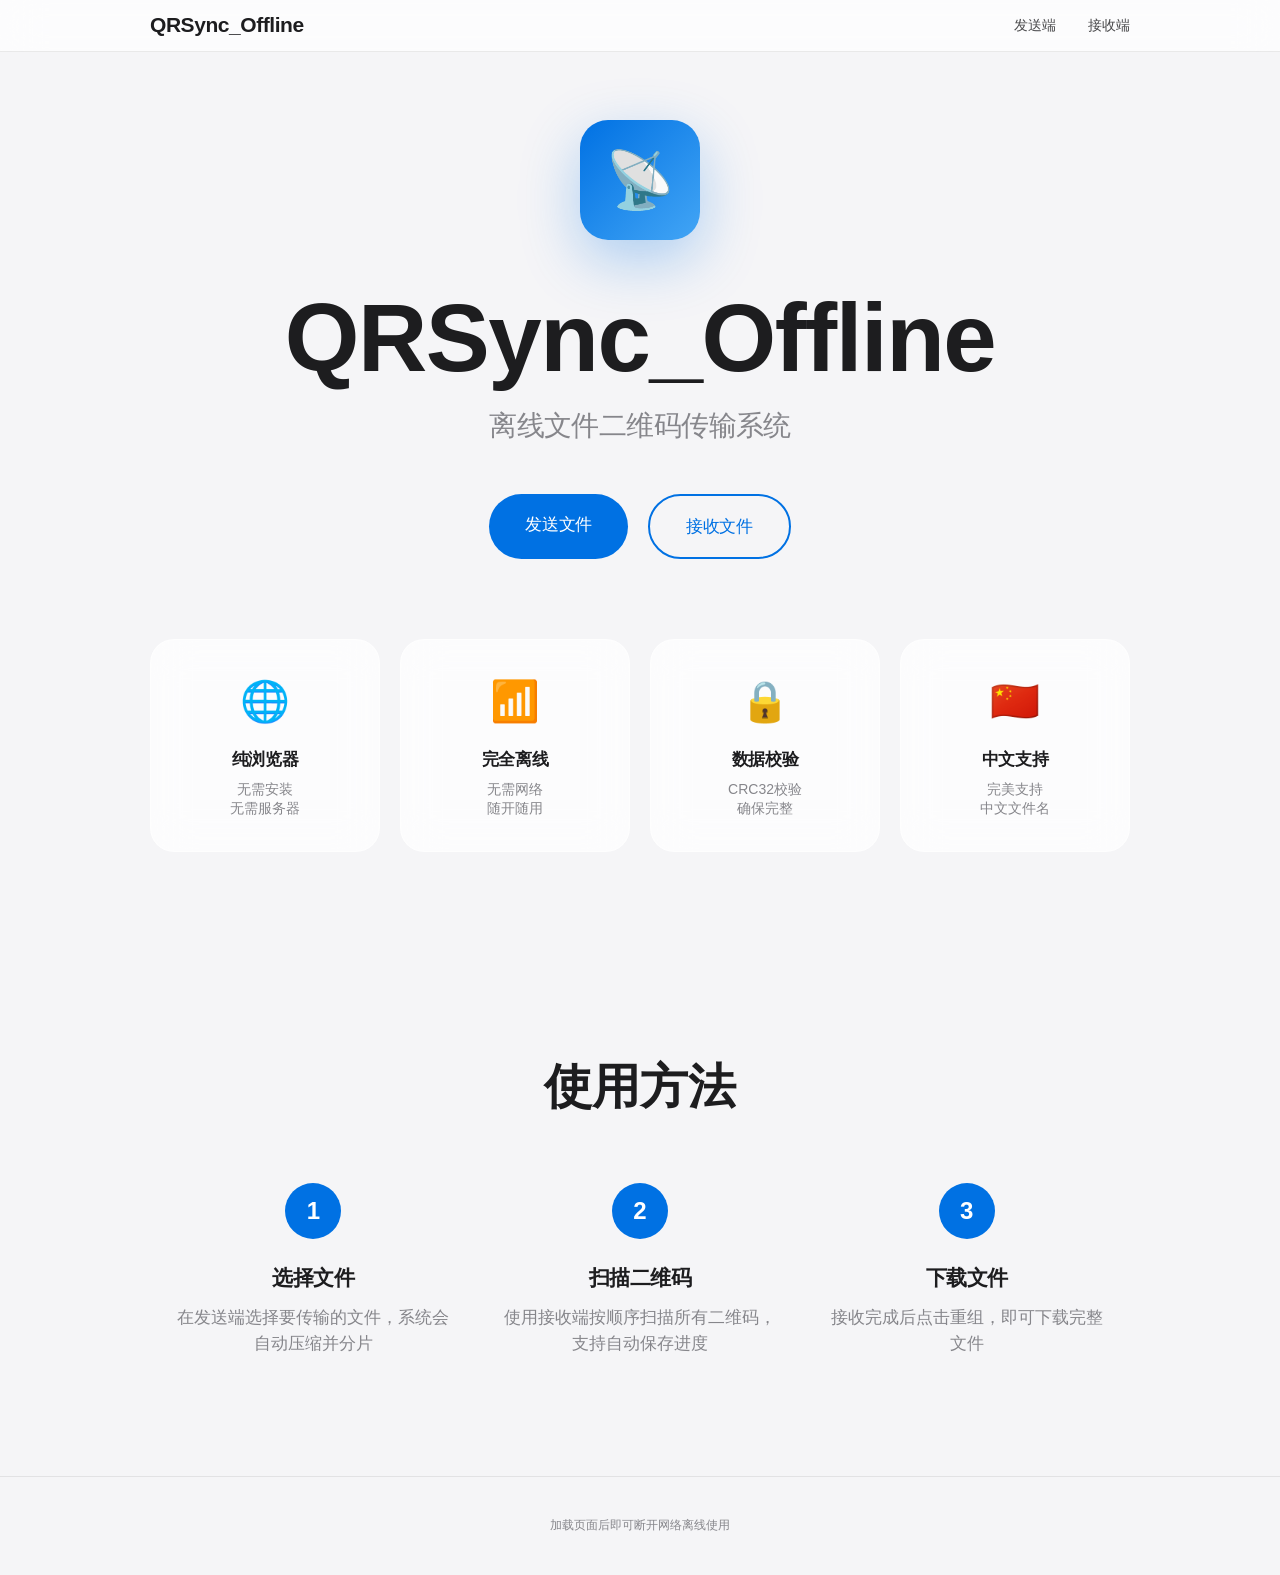
==== index.html @ c3602ccf "Add files via upload" ====
<!DOCTYPE html>
<html lang="zh-CN">
<head>
    <meta charset="UTF-8">
    <meta name="viewport" content="width=device-width, initial-scale=1.0">
    <title>QRSync_Offline</title>
    <style>
        * {
            box-sizing: border-box;
            margin: 0;
            padding: 0;
        }
        
        :root {
            --bg: #f5f5f7;
            --card-bg: rgba(255, 255, 255, 0.72);
            --card-border: rgba(255, 255, 255, 0.5);
            --text-primary: #1d1d1f;
            --text-secondary: #86868b;
            --accent: #0071e3;
            --accent-hover: #0077ed;
            --shadow: 0 8px 32px rgba(0, 0, 0, 0.08);
            --shadow-hover: 0 12px 40px rgba(0, 0, 0, 0.12);
        }
        
        body {
            font-family: -apple-system, BlinkMacSystemFont, "SF Pro Text", "Segoe UI", Roboto, sans-serif;
            background: var(--bg);
            min-height: 100vh;
            color: var(--text-primary);
            line-height: 1.47059;
            -webkit-font-smoothing: antialiased;
        }
        
        /* Navigation */
        nav {
            position: fixed;
            top: 0;
            left: 0;
            right: 0;
            height: 52px;
            background: rgba(255, 255, 255, 0.72);
            backdrop-filter: saturate(180%) blur(20px);
            -webkit-backdrop-filter: saturate(180%) blur(20px);
            border-bottom: 1px solid rgba(0, 0, 0, 0.08);
            z-index: 1000;
            display: flex;
            align-items: center;
            justify-content: center;
        }
        
        .nav-content {
            width: 100%;
            max-width: 1024px;
            padding: 0 22px;
            display: flex;
            align-items: center;
            justify-content: space-between;
        }
        
        .logo {
            font-size: 21px;
            font-weight: 600;
            letter-spacing: -0.021em;
        }
        
        .nav-links {
            display: flex;
            gap: 32px;
        }
        
        .nav-links a {
            color: var(--text-primary);
            text-decoration: none;
            font-size: 14px;
            opacity: 0.8;
            transition: opacity 0.3s;
        }
        
        .nav-links a:hover {
            opacity: 1;
        }
        
        /* Hero Section */
        .hero {
            min-height: 100vh;
            display: flex;
            flex-direction: column;
            align-items: center;
            justify-content: center;
            text-align: center;
            padding: 120px 20px 80px;
        }
        
        .hero-icon {
            width: 120px;
            height: 120px;
            background: linear-gradient(135deg, #0071e3 0%, #42a5f5 100%);
            border-radius: 28px;
            display: flex;
            align-items: center;
            justify-content: center;
            font-size: 56px;
            margin-bottom: 48px;
            box-shadow: 0 20px 60px rgba(0, 113, 227, 0.3);
        }
        
        .hero h1 {
            font-size: 96px;
            font-weight: 700;
            letter-spacing: -0.015em;
            line-height: 1.05;
            margin-bottom: 16px;
        }
        
        .hero-subtitle {
            font-size: 28px;
            font-weight: 400;
            color: var(--text-secondary);
            letter-spacing: -0.021em;
            margin-bottom: 48px;
        }
        
        .hero-buttons {
            display: flex;
            gap: 20px;
            margin-bottom: 80px;
        }
        
        .btn {
            padding: 18px 36px;
            border-radius: 980px;
            font-size: 17px;
            font-weight: 400;
            text-decoration: none;
            transition: all 0.3s ease;
            letter-spacing: -0.022em;
        }
        
        .btn-primary {
            background: var(--accent);
            color: white;
        }
        
        .btn-primary:hover {
            background: var(--accent-hover);
            transform: scale(1.02);
        }
        
        .btn-secondary {
            background: transparent;
            color: var(--accent);
            border: 2px solid var(--accent);
        }
        
        .btn-secondary:hover {
            background: var(--accent);
            color: white;
        }
        
        /* Features */
        .features {
            display: grid;
            grid-template-columns: repeat(4, 1fr);
            gap: 20px;
            max-width: 980px;
            width: 100%;
            margin: 0 auto;
        }
        
        .feature-card {
            background: var(--card-bg);
            backdrop-filter: saturate(180%) blur(20px);
            -webkit-backdrop-filter: saturate(180%) blur(20px);
            border: 1px solid var(--card-border);
            border-radius: 24px;
            padding: 32px 24px;
            text-align: center;
            transition: all 0.4s cubic-bezier(0.4, 0, 0.2, 1);
        }
        
        .feature-card:hover {
            transform: translateY(-4px);
            box-shadow: var(--shadow-hover);
        }
        
        .feature-icon {
            font-size: 40px;
            margin-bottom: 16px;
        }
        
        .feature-title {
            font-size: 17px;
            font-weight: 600;
            margin-bottom: 8px;
            letter-spacing: -0.021em;
        }
        
        .feature-desc {
            font-size: 14px;
            color: var(--text-secondary);
            line-height: 1.4;
        }
        
        /* How It Works */
        .how-it-works {
            padding: 120px 20px;
            max-width: 980px;
            margin: 0 auto;
        }
        
        .section-title {
            font-size: 48px;
            font-weight: 700;
            text-align: center;
            margin-bottom: 60px;
            letter-spacing: -0.003em;
        }
        
        .steps {
            display: grid;
            grid-template-columns: repeat(3, 1fr);
            gap: 40px;
        }
        
        .step {
            text-align: center;
        }
        
        .step-number {
            width: 56px;
            height: 56px;
            background: var(--accent);
            color: white;
            border-radius: 50%;
            display: flex;
            align-items: center;
            justify-content: center;
            font-size: 24px;
            font-weight: 600;
            margin: 0 auto 24px;
        }
        
        .step-title {
            font-size: 21px;
            font-weight: 600;
            margin-bottom: 12px;
            letter-spacing: -0.021em;
        }
        
        .step-desc {
            font-size: 17px;
            color: var(--text-secondary);
            line-height: 1.5;
        }
        
        /* Footer */
        footer {
            padding: 40px 20px;
            text-align: center;
            border-top: 1px solid rgba(0, 0, 0, 0.08);
        }
        
        footer p {
            font-size: 12px;
            color: var(--text-secondary);
        }
        
        /* Responsive */
        @media (max-width: 1024px) {
            .hero h1 {
                font-size: 72px;
            }
            
            .features {
                grid-template-columns: repeat(2, 1fr);
            }
            
            .steps {
                grid-template-columns: 1fr;
            }
        }
        
        @media (max-width: 734px) {
            .hero h1 {
                font-size: 48px;
            }
            
            .hero-subtitle {
                font-size: 21px;
            }
            
            .hero-buttons {
                flex-direction: column;
                width: 100%;
                max-width: 300px;
            }
            
            .btn {
                width: 100%;
                text-align: center;
            }
            
            .features {
                grid-template-columns: 1fr;
            }
            
            .nav-links {
                display: none;
            }
        }
    </style>
</head>
<body>
    <nav>
        <div class="nav-content">
            <div class="logo">QRSync_Offline</div>
            <div class="nav-links">
                <a href="send/index.html">发送端</a>
                <a href="receiver/index.html">接收端</a>
            </div>
        </div>
    </nav>
    
    <section class="hero">
        <div class="hero-icon">📡</div>
        <h1>QRSync_Offline</h1>
        <p class="hero-subtitle">离线文件二维码传输系统</p>
        
        <div class="hero-buttons">
            <a href="send/index.html" class="btn btn-primary">发送文件</a>
            <a href="receiver/index.html" class="btn btn-secondary">接收文件</a>
        </div>
        
        <div class="features">
            <div class="feature-card">
                <div class="feature-icon">🌐</div>
                <div class="feature-title">纯浏览器</div>
                <div class="feature-desc">无需安装<br>无需服务器</div>
            </div>
            <div class="feature-card">
                <div class="feature-icon">📶</div>
                <div class="feature-title">完全离线</div>
                <div class="feature-desc">无需网络<br>随开随用</div>
            </div>
            <div class="feature-card">
                <div class="feature-icon">🔒</div>
                <div class="feature-title">数据校验</div>
                <div class="feature-desc">CRC32校验<br>确保完整</div>
            </div>
            <div class="feature-card">
                <div class="feature-icon">🇨🇳</div>
                <div class="feature-title">中文支持</div>
                <div class="feature-desc">完美支持<br>中文文件名</div>
            </div>
        </div>
    </section>
    
    <section class="how-it-works">
        <h2 class="section-title">使用方法</h2>
        <div class="steps">
            <div class="step">
                <div class="step-number">1</div>
                <h3 class="step-title">选择文件</h3>
                <p class="step-desc">在发送端选择要传输的文件，系统会自动压缩并分片</p>
            </div>
            <div class="step">
                <div class="step-number">2</div>
                <h3 class="step-title">扫描二维码</h3>
                <p class="step-desc">使用接收端按顺序扫描所有二维码，支持自动保存进度</p>
            </div>
            <div class="step">
                <div class="step-number">3</div>
                <h3 class="step-title">下载文件</h3>
                <p class="step-desc">接收完成后点击重组，即可下载完整文件</p>
            </div>
        </div>
    </section>
    
    <footer>
        <p>加载页面后即可断开网络离线使用</p>
    </footer>
</body>
</html>
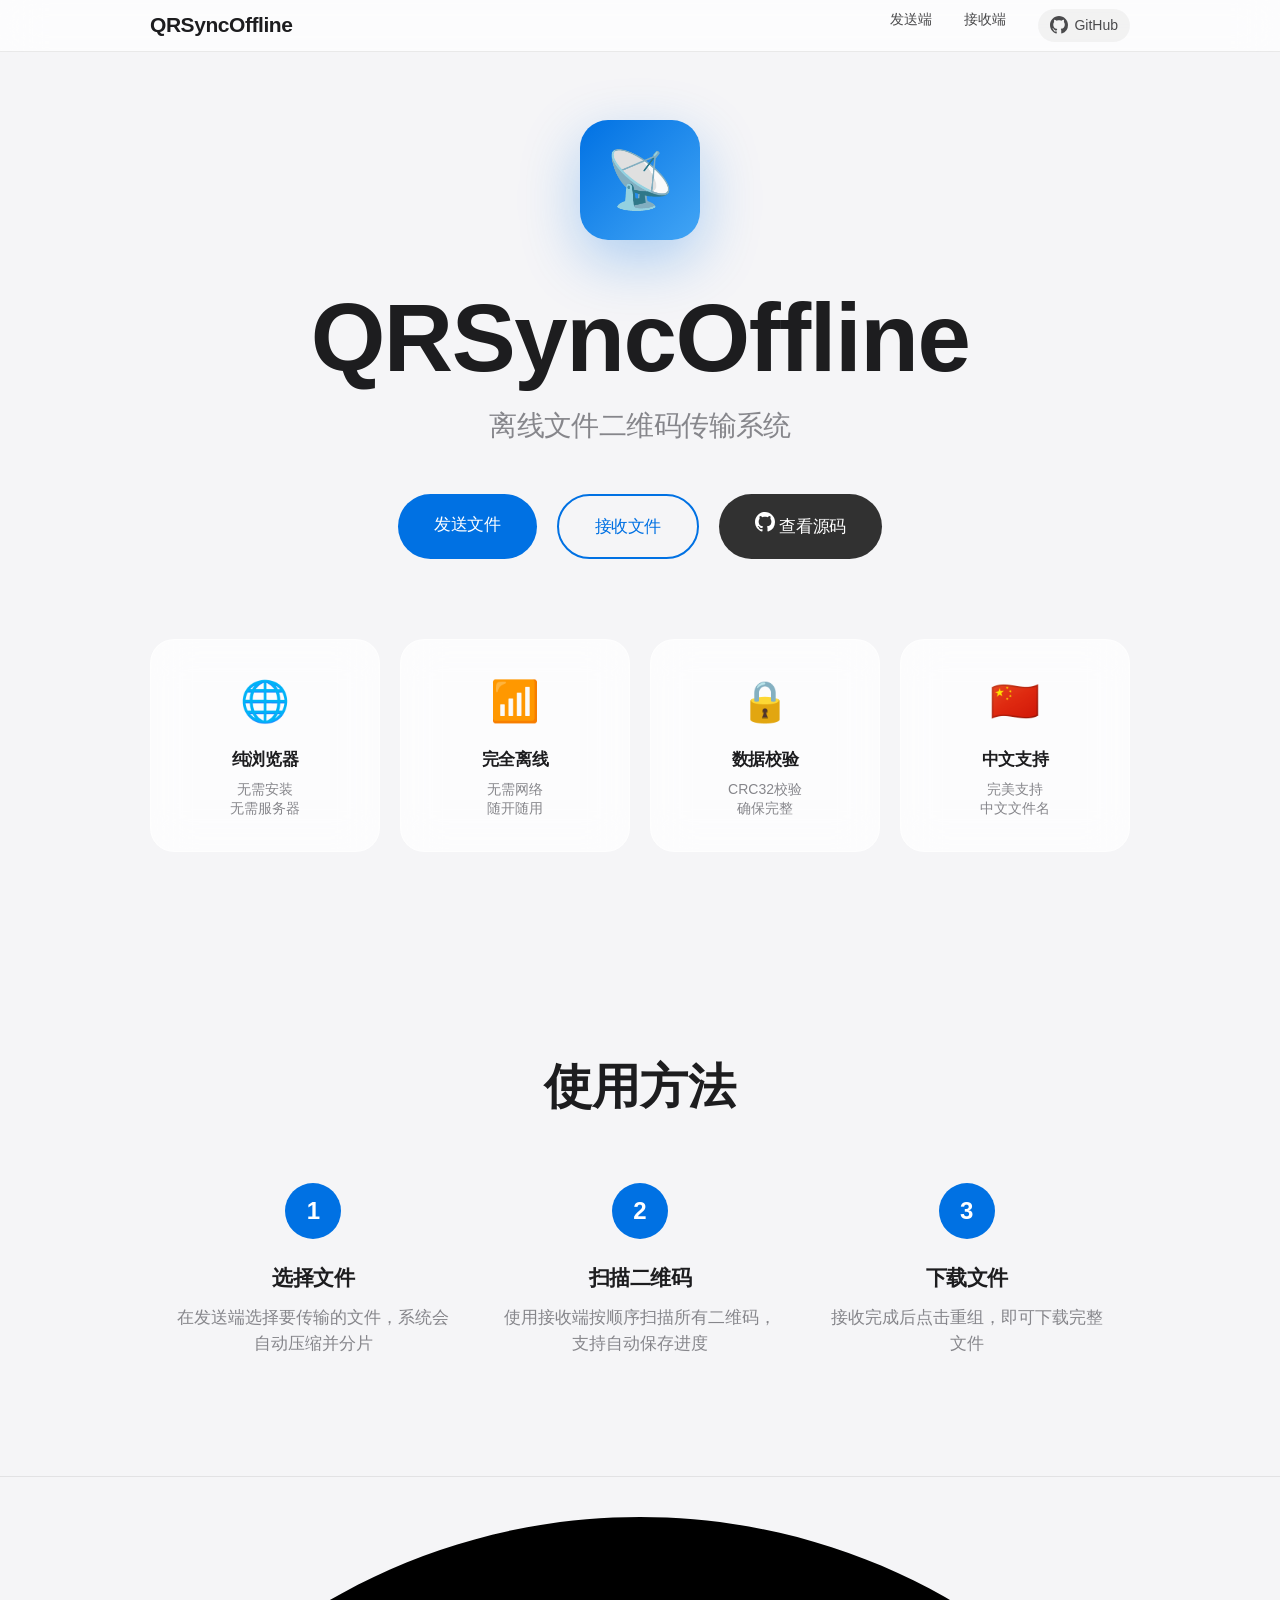
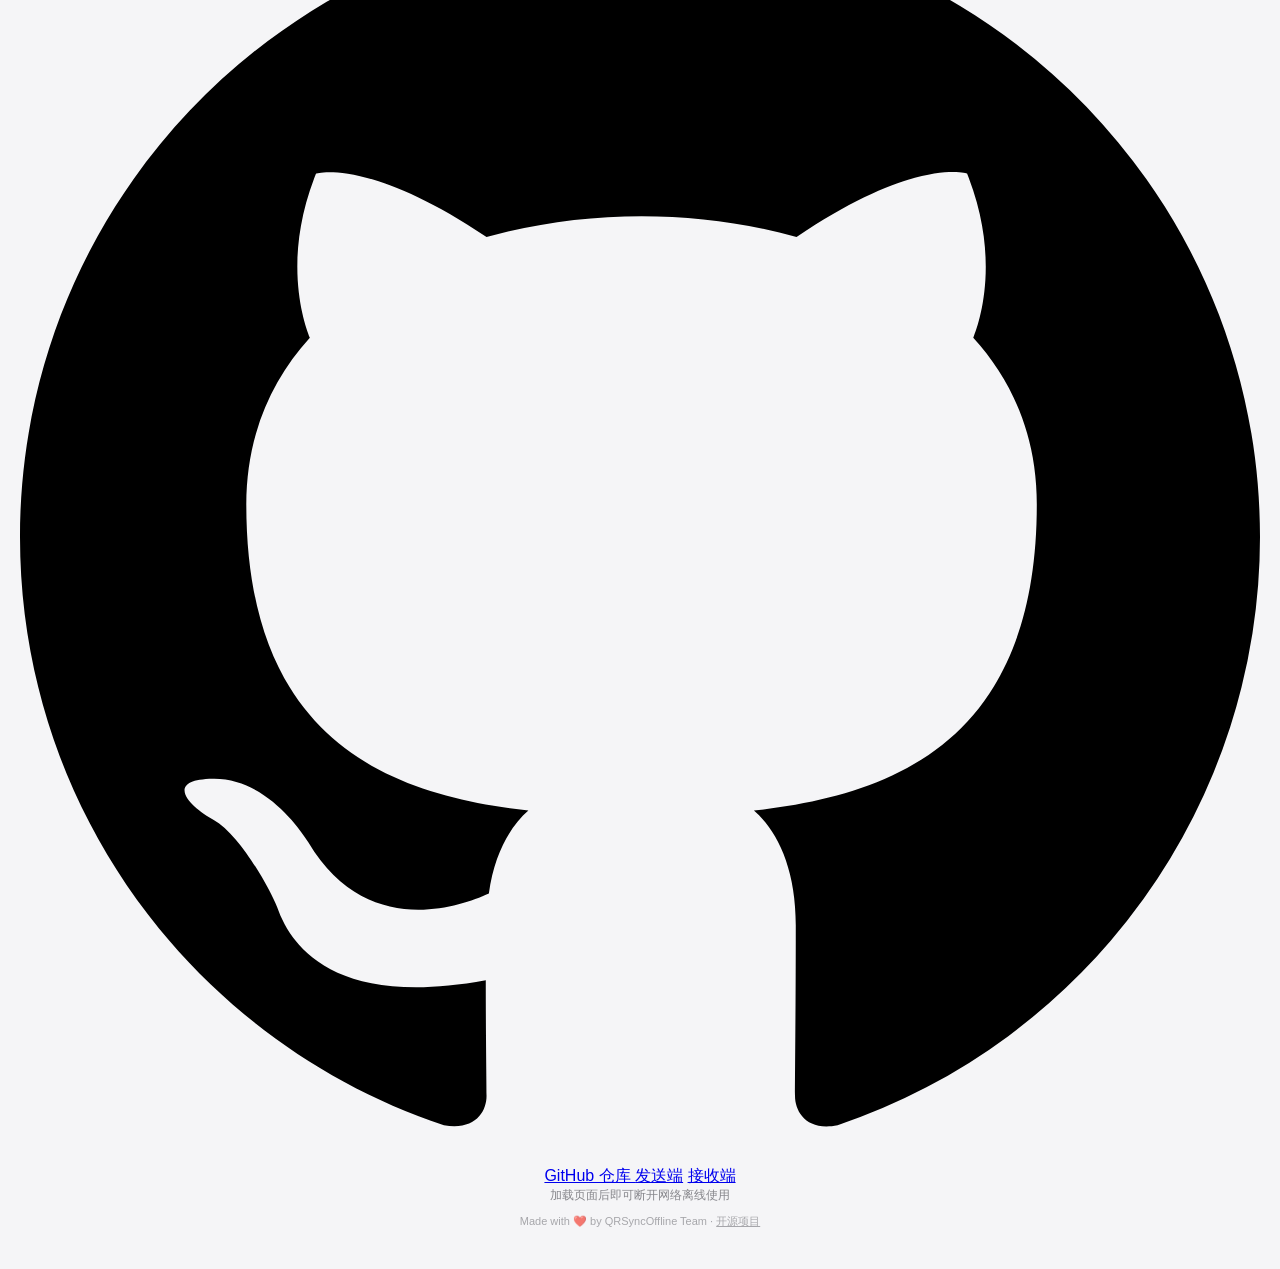
==== commit 36f1d913: "Update index.html" ====
--- a/index.html
+++ b/index.html
@@ -3,7 +3,7 @@
 <head>
     <meta charset="UTF-8">
     <meta name="viewport" content="width=device-width, initial-scale=1.0">
-    <title>QRSync_Offline</title>
+    <title>QRSyncOffline</title>
     <style>
         * {
             box-sizing: border-box;
@@ -80,6 +80,28 @@
         .nav-links a:hover {
             opacity: 1;
         }
+
+        /* GitHub Link in Nav */
+        .github-link {
+            display: flex;
+            align-items: center;
+            gap: 6px;
+            padding: 6px 12px;
+            background: rgba(0, 0, 0, 0.05);
+            border-radius: 20px;
+            transition: all 0.3s;
+        }
+        
+        .github-link:hover {
+            background: rgba(0, 0, 0, 0.1);
+            transform: translateY(-1px);
+        }
+        
+        .github-icon {
+            width: 18px;
+            height: 18px;
+            fill: currentColor;
+        }
         
         /* Hero Section */
         .hero {
@@ -156,6 +178,25 @@
         .btn-secondary:hover {
             background: var(--accent);
             color: white;
+        }
+
+        /* GitHub Button in Hero */
+        .btn-github {
+            background: rgba(0, 0, 0, 0.8);
+            color: white;
+            border: none;
+        }
+        
+        .btn-github:hover {
+            background: rgba(0, 0, 0, 0.9);
+            transform: scale(1.02);
+            box-shadow: 0 8px 24px rgba(0, 0, 0, 0.2);
+        }
+        
+        .btn-github svg {
+            width: 20px;
+            height: 20px;
+            fill: currentColor;
         }
         
         /* Features */
@@ -308,28 +349,46 @@
             .nav-links {
                 display: none;
             }
+
+            .github-link span {
+                display: none; /* 手机上只显示图标 */
+            }
         }
     </style>
 </head>
 <body>
     <nav>
         <div class="nav-content">
-            <div class="logo">QRSync_Offline</div>
+            <div class="logo">QRSyncOffline</div>
             <div class="nav-links">
                 <a href="send/index.html">发送端</a>
                 <a href="receiver/index.html">接收端</a>
+                <!-- GitHub Link in Nav -->
+                <a href="https://github.com/huiihao/QRSyncOffline" target="_blank" rel="noopener noreferrer" class="github-link" title="查看 GitHub 源码">
+                    <svg class="github-icon" viewBox="0 0 16 16" xmlns="http://www.w3.org/2000/svg">
+                        <path d="M8 0C3.58 0 0 3.58 0 8c0 3.54 2.29 6.53 5.47 7.59.4.07.55-.17.55-.38 0-.19-.01-.82-.01-1.49-2.01.37-2.53-.49-2.69-.94-.09-.23-.48-.94-.82-1.13-.28-.15-.68-.52-.01-.53.63-.01 1.08.58 1.23.82.72 1.21 1.87.87 2.33.66.07-.52.28-.87.51-1.07-1.78-.2-3.64-.89-3.64-3.95 0-.87.31-1.59.82-2.15-.08-.2-.36-1.02.08-2.12 0 0 .67-.21 2.2.82.64-.18 1.32-.27 2-.27.68 0 1.36.09 2 .27 1.53-1.04 2.2-.82 2.2-.82.44 1.1.16 1.92.08 2.12.51.56.82 1.27.82 2.15 0 3.07-1.87 3.75-3.65 3.95.29.25.54.73.54 1.48 0 1.07-.01 1.93-.01 2.2 0 .21.15.46.55.38A8.012 8.012 0 0 0 16 8c0-4.42-3.58-8-8-8z"/>
+                    </svg>
+                    <span>GitHub</span>
+                </a>
             </div>
         </div>
     </nav>
     
     <section class="hero">
         <div class="hero-icon">📡</div>
-        <h1>QRSync_Offline</h1>
+        <h1>QRSyncOffline</h1>
         <p class="hero-subtitle">离线文件二维码传输系统</p>
         
         <div class="hero-buttons">
             <a href="send/index.html" class="btn btn-primary">发送文件</a>
             <a href="receiver/index.html" class="btn btn-secondary">接收文件</a>
+            <!-- GitHub Button in Hero -->
+            <a href="https://github.com/huiihao/QRSyncOffline" target="_blank" rel="noopener noreferrer" class="btn btn-github">
+                <svg viewBox="0 0 16 16" xmlns="http://www.w3.org/2000/svg">
+                    <path d="M8 0C3.58 0 0 3.58 0 8c0 3.54 2.29 6.53 5.47 7.59.4.07.55-.17.55-.38 0-.19-.01-.82-.01-1.49-2.01.37-2.53-.49-2.69-.94-.09-.23-.48-.94-.82-1.13-.28-.15-.68-.52-.01-.53.63-.01 1.08.58 1.23.82.72 1.21 1.87.87 2.33.66.07-.52.28-.87.51-1.07-1.78-.2-3.64-.89-3.64-3.95 0-.87.31-1.59.82-2.15-.08-.2-.36-1.02.08-2.12 0 0 .67-.21 2.2.82.64-.18 1.32-.27 2-.27.68 0 1.36.09 2 .27 1.53-1.04 2.2-.82 2.2-.82.44 1.1.16 1.92.08 2.12.51.56.82 1.27.82 2.15 0 3.07-1.87 3.75-3.65 3.95.29.25.54.73.54 1.48 0 1.07-.01 1.93-.01 2.2 0 .21.15.46.55.38A8.012 8.012 0 0 0 16 8c0-4.42-3.58-8-8-8z"/>
+                </svg>
+                查看源码
+            </a>
         </div>
         
         <div class="features">
@@ -377,8 +436,24 @@
         </div>
     </section>
     
-    <footer>
-        <p>加载页面后即可断开网络离线使用</p>
+   <footer>
+        <div class="footer-content">
+            <div class="footer-links">
+                <a href="https://github.com/huiihao/QRSyncOffline" target="_blank" rel="noopener noreferrer">
+                    <svg viewBox="0 0 16 16" xmlns="http://www.w3.org/2000/svg">
+                        <path d="M8 0C3.58 0 0 3.58 0 8c0 3.54 2.29 6.53 5.47 7.59.4.07.55-.17.55-.38 0-.19-.01-.82-.01-1.49-2.01.37-2.53-.49-2.69-.94-.09-.23-.48-.94-.82-1.13-.28-.15-.68-.52-.01-.53.63-.01 1.08.58 1.23.82.72 1.21 1.87.87 2.33.66.07-.52.28-.87.51-1.07-1.78-.2-3.64-.89-3.64-3.95 0-.87.31-1.59.82-2.15-.08-.2-.36-1.02.08-2.12 0 0 .67-.21 2.2.82.64-.18 1.32-.27 2-.27.68 0 1.36.09 2 .27 1.53-1.04 2.2-.82 2.2-.82.44 1.1.16 1.92.08 2.12.51.56.82 1.27.82 2.15 0 3.07-1.87 3.75-3.65 3.95.29.25.54.73.54 1.48 0 1.07-.01 1.93-.01 2.2 0 .21.15.46.55.38A8.012 8.012 0 0 0 16 8c0-4.42-3.58-8-8-8z"/>
+                    </svg>
+                    GitHub 仓库
+                </a>
+                <a href="send/index.html">发送端</a>
+                <a href="receiver/index.html">接收端</a>
+            </div>
+            <p>加载页面后即可断开网络离线使用</p>
+            <p style="margin-top: 8px; font-size: 11px; opacity: 0.7;">
+                Made with ❤️ by QRSyncOffline Team · 
+                <a href="https://github.com/huiihao/QRSyncOffline" style="color: inherit;">开源项目</a>
+            </p>
+        </div>
     </footer>
 </body>
 </html>
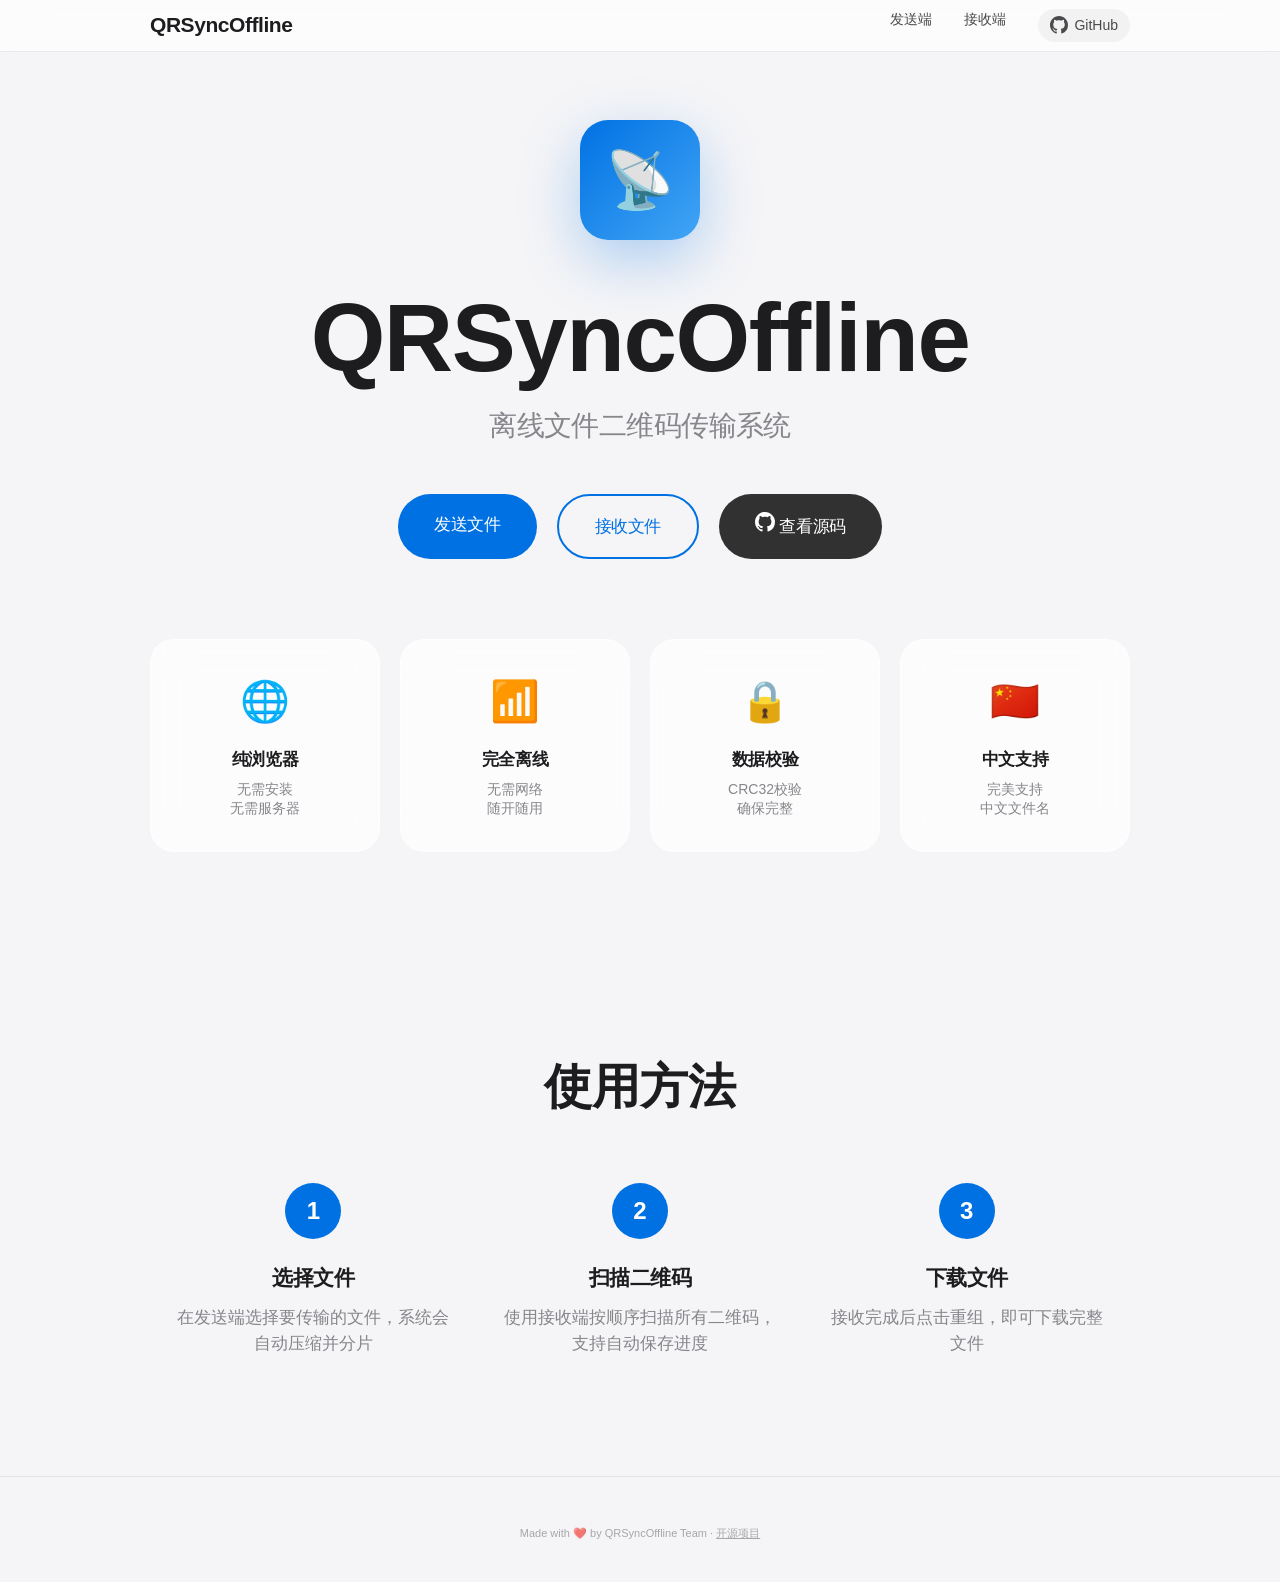
==== commit 45c23051: "Update index.html" ====
--- a/index.html
+++ b/index.html
@@ -438,17 +438,6 @@
     
    <footer>
         <div class="footer-content">
-            <div class="footer-links">
-                <a href="https://github.com/huiihao/QRSyncOffline" target="_blank" rel="noopener noreferrer">
-                    <svg viewBox="0 0 16 16" xmlns="http://www.w3.org/2000/svg">
-                        <path d="M8 0C3.58 0 0 3.58 0 8c0 3.54 2.29 6.53 5.47 7.59.4.07.55-.17.55-.38 0-.19-.01-.82-.01-1.49-2.01.37-2.53-.49-2.69-.94-.09-.23-.48-.94-.82-1.13-.28-.15-.68-.52-.01-.53.63-.01 1.08.58 1.23.82.72 1.21 1.87.87 2.33.66.07-.52.28-.87.51-1.07-1.78-.2-3.64-.89-3.64-3.95 0-.87.31-1.59.82-2.15-.08-.2-.36-1.02.08-2.12 0 0 .67-.21 2.2.82.64-.18 1.32-.27 2-.27.68 0 1.36.09 2 .27 1.53-1.04 2.2-.82 2.2-.82.44 1.1.16 1.92.08 2.12.51.56.82 1.27.82 2.15 0 3.07-1.87 3.75-3.65 3.95.29.25.54.73.54 1.48 0 1.07-.01 1.93-.01 2.2 0 .21.15.46.55.38A8.012 8.012 0 0 0 16 8c0-4.42-3.58-8-8-8z"/>
-                    </svg>
-                    GitHub 仓库
-                </a>
-                <a href="send/index.html">发送端</a>
-                <a href="receiver/index.html">接收端</a>
-            </div>
-            <p>加载页面后即可断开网络离线使用</p>
             <p style="margin-top: 8px; font-size: 11px; opacity: 0.7;">
                 Made with ❤️ by QRSyncOffline Team · 
                 <a href="https://github.com/huiihao/QRSyncOffline" style="color: inherit;">开源项目</a>
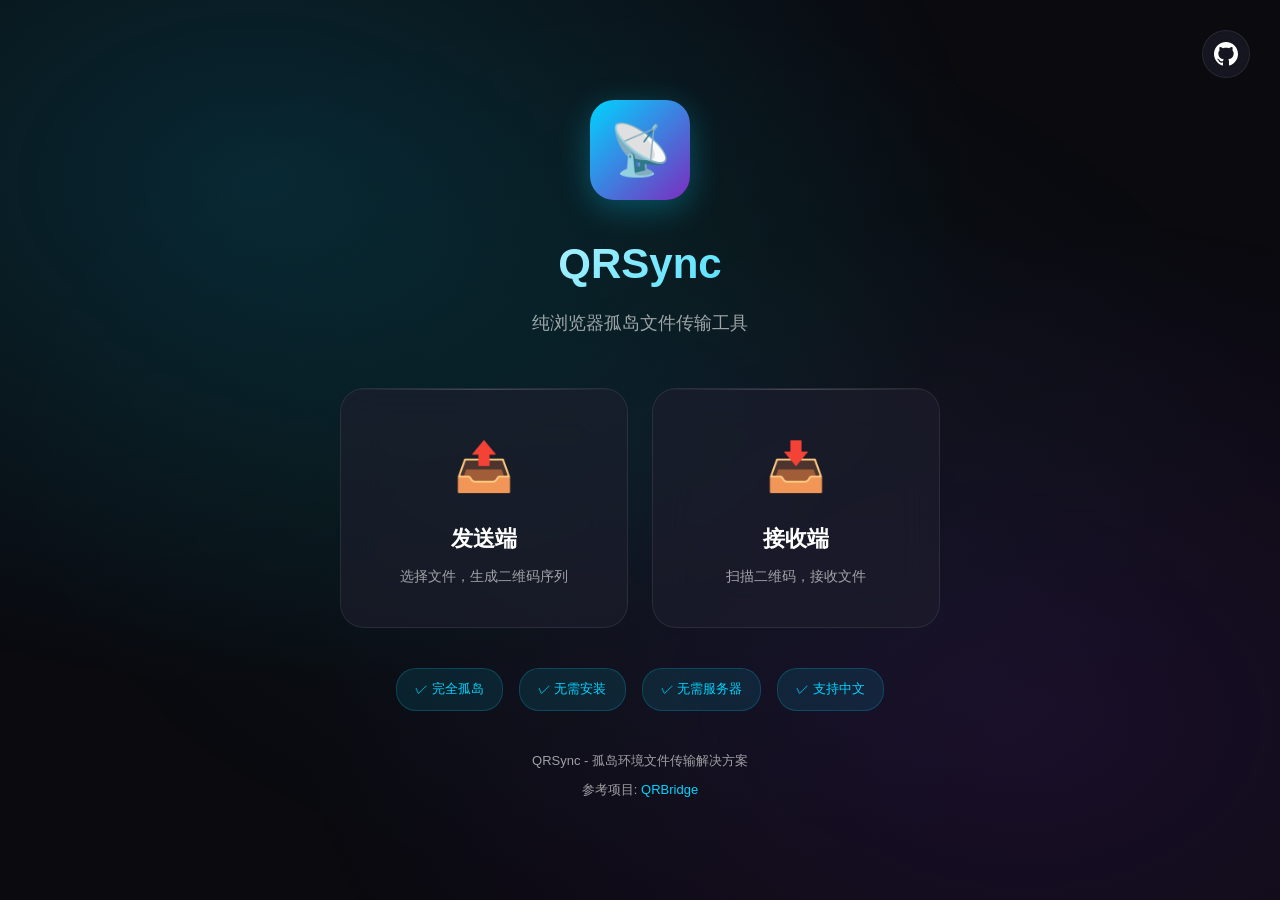
==== commit f9bc81b8: "Update index.html" ====
--- a/index.html
+++ b/index.html
@@ -3,7 +3,7 @@
 <head>
     <meta charset="UTF-8">
     <meta name="viewport" content="width=device-width, initial-scale=1.0">
-    <title>QRSyncOffline</title>
+    <title>QRSync - 孤岛二维码文件传输</title>
     <style>
         * {
             box-sizing: border-box;
@@ -12,437 +12,267 @@
         }
         
         :root {
-            --bg: #f5f5f7;
-            --card-bg: rgba(255, 255, 255, 0.72);
-            --card-border: rgba(255, 255, 255, 0.5);
-            --text-primary: #1d1d1f;
-            --text-secondary: #86868b;
-            --accent: #0071e3;
-            --accent-hover: #0077ed;
-            --shadow: 0 8px 32px rgba(0, 0, 0, 0.08);
-            --shadow-hover: 0 12px 40px rgba(0, 0, 0, 0.12);
+            --bg-primary: #0a0a0f;
+            --bg-secondary: #12121a;
+            --bg-card: rgba(30, 30, 45, 0.6);
+            --border-glass: rgba(255, 255, 255, 0.08);
+            --text-primary: #ffffff;
+            --text-secondary: rgba(255, 255, 255, 0.6);
+            --accent: #00d4ff;
+            --accent-secondary: #7b2cbf;
+            --success: #00f5d4;
+            --glass-blur: blur(20px);
         }
         
         body {
-            font-family: -apple-system, BlinkMacSystemFont, "SF Pro Text", "Segoe UI", Roboto, sans-serif;
-            background: var(--bg);
+            font-family: -apple-system, BlinkMacSystemFont, "SF Pro Display", "Segoe UI", Roboto, sans-serif;
+            background: var(--bg-primary);
             min-height: 100vh;
             color: var(--text-primary);
-            line-height: 1.47059;
+            line-height: 1.6;
             -webkit-font-smoothing: antialiased;
-        }
-        
-        /* Navigation */
-        nav {
+            display: flex;
+            flex-direction: column;
+            align-items: center;
+            justify-content: center;
+            padding: 40px 20px;
+        }
+        
+        body::before {
+            content: '';
             position: fixed;
             top: 0;
             left: 0;
+            width: 100%;
+            height: 100%;
+            background: 
+                radial-gradient(ellipse at 20% 20%, rgba(0, 212, 255, 0.15) 0%, transparent 50%),
+                radial-gradient(ellipse at 80% 80%, rgba(123, 44, 191, 0.15) 0%, transparent 50%),
+                radial-gradient(ellipse at 50% 50%, rgba(0, 245, 212, 0.05) 0%, transparent 70%);
+            pointer-events: none;
+            z-index: -1;
+        }
+        
+        .container {
+            max-width: 600px;
+            width: 100%;
+            text-align: center;
+        }
+        
+        .logo {
+            width: 100px;
+            height: 100px;
+            background: linear-gradient(135deg, var(--accent), var(--accent-secondary));
+            border-radius: 24px;
+            display: flex;
+            align-items: center;
+            justify-content: center;
+            font-size: 50px;
+            margin: 0 auto 30px;
+            box-shadow: 0 8px 32px rgba(0, 212, 255, 0.3);
+            animation: float 3s ease-in-out infinite;
+        }
+        
+        @keyframes float {
+            0%, 100% { transform: translateY(0); }
+            50% { transform: translateY(-10px); }
+        }
+        
+        h1 {
+            font-size: 42px;
+            font-weight: 700;
+            margin-bottom: 12px;
+            background: linear-gradient(135deg, var(--text-primary), var(--accent));
+            -webkit-background-clip: text;
+            -webkit-text-fill-color: transparent;
+            background-clip: text;
+        }
+        
+        .subtitle {
+            font-size: 18px;
+            color: var(--text-secondary);
+            margin-bottom: 50px;
+        }
+        
+        .cards {
+            display: grid;
+            grid-template-columns: 1fr 1fr;
+            gap: 24px;
+            margin-bottom: 40px;
+        }
+        
+        @media (max-width: 600px) {
+            .cards { grid-template-columns: 1fr; }
+            h1 { font-size: 32px; }
+        }
+        
+        .card {
+            background: var(--bg-card);
+            backdrop-filter: var(--glass-blur);
+            -webkit-backdrop-filter: var(--glass-blur);
+            border: 1px solid var(--border-glass);
+            border-radius: 24px;
+            padding: 40px 30px;
+            text-decoration: none;
+            color: var(--text-primary);
+            transition: all 0.4s cubic-bezier(0.4, 0, 0.2, 1);
+            position: relative;
+            overflow: hidden;
+        }
+        
+        .card::before {
+            content: '';
+            position: absolute;
+            top: 0;
+            left: 0;
             right: 0;
-            height: 52px;
-            background: rgba(255, 255, 255, 0.72);
-            backdrop-filter: saturate(180%) blur(20px);
-            -webkit-backdrop-filter: saturate(180%) blur(20px);
-            border-bottom: 1px solid rgba(0, 0, 0, 0.08);
+            height: 1px;
+            background: linear-gradient(90deg, transparent, rgba(255,255,255,0.2), transparent);
+        }
+        
+        .card:hover {
+            transform: translateY(-5px);
+            border-color: rgba(0, 212, 255, 0.3);
+            box-shadow: 0 12px 40px rgba(0, 212, 255, 0.2);
+        }
+        
+        .card-icon {
+            font-size: 48px;
+            margin-bottom: 16px;
+        }
+        
+        .card-title {
+            font-size: 22px;
+            font-weight: 600;
+            margin-bottom: 8px;
+        }
+        
+        .card-desc {
+            font-size: 14px;
+            color: var(--text-secondary);
+        }
+        
+        .features {
+            display: flex;
+            flex-wrap: wrap;
+            justify-content: center;
+            gap: 16px;
+            margin-bottom: 40px;
+        }
+        
+        .feature {
+            display: flex;
+            align-items: center;
+            gap: 8px;
+            padding: 10px 18px;
+            background: rgba(0, 212, 255, 0.1);
+            border-radius: 20px;
+            font-size: 13px;
+            color: var(--accent);
+            border: 1px solid rgba(0, 212, 255, 0.2);
+        }
+        
+        .footer {
+            font-size: 13px;
+            color: var(--text-secondary);
+        }
+        
+        .footer a {
+            color: var(--accent);
+            text-decoration: none;
+        }
+        
+        .footer a:hover {
+            text-decoration: underline;
+        }
+
+        /* GitHub 图标样式 */
+        .github-link {
+            position: fixed;
+            top: 30px;
+            right: 30px;
             z-index: 1000;
-            display: flex;
-            align-items: center;
-            justify-content: center;
-        }
-        
-        .nav-content {
-            width: 100%;
-            max-width: 1024px;
-            padding: 0 22px;
-            display: flex;
-            align-items: center;
-            justify-content: space-between;
-        }
-        
-        .logo {
-            font-size: 21px;
-            font-weight: 600;
-            letter-spacing: -0.021em;
-        }
-        
-        .nav-links {
-            display: flex;
-            gap: 32px;
-        }
-        
-        .nav-links a {
+            width: 48px;
+            height: 48px;
+            background: var(--bg-card);
+            backdrop-filter: var(--glass-blur);
+            -webkit-backdrop-filter: var(--glass-blur);
+            border: 1px solid var(--border-glass);
+            border-radius: 50%;
+            display: flex;
+            align-items: center;
+            justify-content: center;
             color: var(--text-primary);
             text-decoration: none;
-            font-size: 14px;
-            opacity: 0.8;
-            transition: opacity 0.3s;
-        }
-        
-        .nav-links a:hover {
-            opacity: 1;
-        }
-
-        /* GitHub Link in Nav */
-        .github-link {
-            display: flex;
-            align-items: center;
-            gap: 6px;
-            padding: 6px 12px;
-            background: rgba(0, 0, 0, 0.05);
-            border-radius: 20px;
-            transition: all 0.3s;
+            transition: all 0.3s cubic-bezier(0.4, 0, 0.2, 1);
         }
         
         .github-link:hover {
-            background: rgba(0, 0, 0, 0.1);
-            transform: translateY(-1px);
+            transform: translateY(-3px) scale(1.05);
+            border-color: rgba(0, 212, 255, 0.3);
+            box-shadow: 0 8px 25px rgba(0, 212, 255, 0.2);
+            background: rgba(30, 30, 45, 0.8);
         }
         
         .github-icon {
-            width: 18px;
-            height: 18px;
+            width: 24px;
+            height: 24px;
             fill: currentColor;
         }
         
-        /* Hero Section */
-        .hero {
-            min-height: 100vh;
-            display: flex;
-            flex-direction: column;
-            align-items: center;
-            justify-content: center;
-            text-align: center;
-            padding: 120px 20px 80px;
-        }
-        
-        .hero-icon {
-            width: 120px;
-            height: 120px;
-            background: linear-gradient(135deg, #0071e3 0%, #42a5f5 100%);
-            border-radius: 28px;
-            display: flex;
-            align-items: center;
-            justify-content: center;
-            font-size: 56px;
-            margin-bottom: 48px;
-            box-shadow: 0 20px 60px rgba(0, 113, 227, 0.3);
-        }
-        
-        .hero h1 {
-            font-size: 96px;
-            font-weight: 700;
-            letter-spacing: -0.015em;
-            line-height: 1.05;
-            margin-bottom: 16px;
-        }
-        
-        .hero-subtitle {
-            font-size: 28px;
-            font-weight: 400;
-            color: var(--text-secondary);
-            letter-spacing: -0.021em;
-            margin-bottom: 48px;
-        }
-        
-        .hero-buttons {
-            display: flex;
-            gap: 20px;
-            margin-bottom: 80px;
-        }
-        
-        .btn {
-            padding: 18px 36px;
-            border-radius: 980px;
-            font-size: 17px;
-            font-weight: 400;
-            text-decoration: none;
-            transition: all 0.3s ease;
-            letter-spacing: -0.022em;
-        }
-        
-        .btn-primary {
-            background: var(--accent);
-            color: white;
-        }
-        
-        .btn-primary:hover {
-            background: var(--accent-hover);
-            transform: scale(1.02);
-        }
-        
-        .btn-secondary {
-            background: transparent;
-            color: var(--accent);
-            border: 2px solid var(--accent);
-        }
-        
-        .btn-secondary:hover {
-            background: var(--accent);
-            color: white;
-        }
-
-        /* GitHub Button in Hero */
-        .btn-github {
-            background: rgba(0, 0, 0, 0.8);
-            color: white;
-            border: none;
-        }
-        
-        .btn-github:hover {
-            background: rgba(0, 0, 0, 0.9);
-            transform: scale(1.02);
-            box-shadow: 0 8px 24px rgba(0, 0, 0, 0.2);
-        }
-        
-        .btn-github svg {
-            width: 20px;
-            height: 20px;
-            fill: currentColor;
-        }
-        
-        /* Features */
-        .features {
-            display: grid;
-            grid-template-columns: repeat(4, 1fr);
-            gap: 20px;
-            max-width: 980px;
-            width: 100%;
-            margin: 0 auto;
-        }
-        
-        .feature-card {
-            background: var(--card-bg);
-            backdrop-filter: saturate(180%) blur(20px);
-            -webkit-backdrop-filter: saturate(180%) blur(20px);
-            border: 1px solid var(--card-border);
-            border-radius: 24px;
-            padding: 32px 24px;
-            text-align: center;
-            transition: all 0.4s cubic-bezier(0.4, 0, 0.2, 1);
-        }
-        
-        .feature-card:hover {
-            transform: translateY(-4px);
-            box-shadow: var(--shadow-hover);
-        }
-        
-        .feature-icon {
-            font-size: 40px;
-            margin-bottom: 16px;
-        }
-        
-        .feature-title {
-            font-size: 17px;
-            font-weight: 600;
-            margin-bottom: 8px;
-            letter-spacing: -0.021em;
-        }
-        
-        .feature-desc {
-            font-size: 14px;
-            color: var(--text-secondary);
-            line-height: 1.4;
-        }
-        
-        /* How It Works */
-        .how-it-works {
-            padding: 120px 20px;
-            max-width: 980px;
-            margin: 0 auto;
-        }
-        
-        .section-title {
-            font-size: 48px;
-            font-weight: 700;
-            text-align: center;
-            margin-bottom: 60px;
-            letter-spacing: -0.003em;
-        }
-        
-        .steps {
-            display: grid;
-            grid-template-columns: repeat(3, 1fr);
-            gap: 40px;
-        }
-        
-        .step {
-            text-align: center;
-        }
-        
-        .step-number {
-            width: 56px;
-            height: 56px;
-            background: var(--accent);
-            color: white;
-            border-radius: 50%;
-            display: flex;
-            align-items: center;
-            justify-content: center;
-            font-size: 24px;
-            font-weight: 600;
-            margin: 0 auto 24px;
-        }
-        
-        .step-title {
-            font-size: 21px;
-            font-weight: 600;
-            margin-bottom: 12px;
-            letter-spacing: -0.021em;
-        }
-        
-        .step-desc {
-            font-size: 17px;
-            color: var(--text-secondary);
-            line-height: 1.5;
-        }
-        
-        /* Footer */
-        footer {
-            padding: 40px 20px;
-            text-align: center;
-            border-top: 1px solid rgba(0, 0, 0, 0.08);
-        }
-        
-        footer p {
-            font-size: 12px;
-            color: var(--text-secondary);
-        }
-        
-        /* Responsive */
-        @media (max-width: 1024px) {
-            .hero h1 {
-                font-size: 72px;
+        @media (max-width: 768px) {
+            .github-link {
+                top: 20px;
+                right: 20px;
+                width: 44px;
+                height: 44px;
             }
             
-            .features {
-                grid-template-columns: repeat(2, 1fr);
-            }
-            
-            .steps {
-                grid-template-columns: 1fr;
-            }
-        }
-        
-        @media (max-width: 734px) {
-            .hero h1 {
-                font-size: 48px;
-            }
-            
-            .hero-subtitle {
-                font-size: 21px;
-            }
-            
-            .hero-buttons {
-                flex-direction: column;
-                width: 100%;
-                max-width: 300px;
-            }
-            
-            .btn {
-                width: 100%;
-                text-align: center;
-            }
-            
-            .features {
-                grid-template-columns: 1fr;
-            }
-            
-            .nav-links {
-                display: none;
-            }
-
-            .github-link span {
-                display: none; /* 手机上只显示图标 */
+            .github-icon {
+                width: 22px;
+                height: 22px;
             }
         }
     </style>
 </head>
 <body>
-    <nav>
-        <div class="nav-content">
-            <div class="logo">QRSyncOffline</div>
-            <div class="nav-links">
-                <a href="send/index.html">发送端</a>
-                <a href="receiver/index.html">接收端</a>
-                <!-- GitHub Link in Nav -->
-                <a href="https://github.com/huiihao/QRSyncOffline" target="_blank" rel="noopener noreferrer" class="github-link" title="查看 GitHub 源码">
-                    <svg class="github-icon" viewBox="0 0 16 16" xmlns="http://www.w3.org/2000/svg">
-                        <path d="M8 0C3.58 0 0 3.58 0 8c0 3.54 2.29 6.53 5.47 7.59.4.07.55-.17.55-.38 0-.19-.01-.82-.01-1.49-2.01.37-2.53-.49-2.69-.94-.09-.23-.48-.94-.82-1.13-.28-.15-.68-.52-.01-.53.63-.01 1.08.58 1.23.82.72 1.21 1.87.87 2.33.66.07-.52.28-.87.51-1.07-1.78-.2-3.64-.89-3.64-3.95 0-.87.31-1.59.82-2.15-.08-.2-.36-1.02.08-2.12 0 0 .67-.21 2.2.82.64-.18 1.32-.27 2-.27.68 0 1.36.09 2 .27 1.53-1.04 2.2-.82 2.2-.82.44 1.1.16 1.92.08 2.12.51.56.82 1.27.82 2.15 0 3.07-1.87 3.75-3.65 3.95.29.25.54.73.54 1.48 0 1.07-.01 1.93-.01 2.2 0 .21.15.46.55.38A8.012 8.012 0 0 0 16 8c0-4.42-3.58-8-8-8z"/>
-                    </svg>
-                    <span>GitHub</span>
-                </a>
-            </div>
-        </div>
-    </nav>
+
+    <!-- GitHub 链接 -->
+    <a href="https://github.com/huiihao/QRSync" target="_blank" class="github-link" aria-label="查看 GitHub 项目">
+        <svg class="github-icon" viewBox="0 0 24 24" xmlns="http://www.w3.org/2000/svg">
+            <path d="M12 0c-6.626 0-12 5.373-12 12 0 5.302 3.438 9.8 8.207 11.387.599.111.793-.261.793-.577v-2.234c-3.338.726-4.033-1.416-4.033-1.416-.546-1.387-1.333-1.756-1.333-1.756-1.089-.745.083-.729.083-.729 1.205.084 1.839 1.237 1.839 1.237 1.07 1.834 2.807 1.304 3.492.997.107-.775.418-1.305.762-1.604-2.665-.305-5.467-1.334-5.467-5.931 0-1.311.469-2.381 1.236-3.221-.124-.303-.535-1.524.117-3.176 0 0 1.008-.322 3.301 1.23.957-.266 1.983-.399 3.003-.404 1.02.005 2.047.138 3.006.404 2.291-1.552 3.297-1.23 3.297-1.23.653 1.653.242 2.874.118 3.176.77.84 1.235 1.911 1.235 3.221 0 4.609-2.807 5.624-5.479 5.921.43.372.823 1.102.823 2.222v3.293c0 .319.192.694.801.576 4.765-1.589 8.199-6.086 8.199-11.386 0-6.627-5.373-12-12-12z"/>
+        </svg>
+    </a>
     
-    <section class="hero">
-        <div class="hero-icon">📡</div>
-        <h1>QRSyncOffline</h1>
-        <p class="hero-subtitle">离线文件二维码传输系统</p>
-        
-        <div class="hero-buttons">
-            <a href="send/index.html" class="btn btn-primary">发送文件</a>
-            <a href="receiver/index.html" class="btn btn-secondary">接收文件</a>
-            <!-- GitHub Button in Hero -->
-            <a href="https://github.com/huiihao/QRSyncOffline" target="_blank" rel="noopener noreferrer" class="btn btn-github">
-                <svg viewBox="0 0 16 16" xmlns="http://www.w3.org/2000/svg">
-                    <path d="M8 0C3.58 0 0 3.58 0 8c0 3.54 2.29 6.53 5.47 7.59.4.07.55-.17.55-.38 0-.19-.01-.82-.01-1.49-2.01.37-2.53-.49-2.69-.94-.09-.23-.48-.94-.82-1.13-.28-.15-.68-.52-.01-.53.63-.01 1.08.58 1.23.82.72 1.21 1.87.87 2.33.66.07-.52.28-.87.51-1.07-1.78-.2-3.64-.89-3.64-3.95 0-.87.31-1.59.82-2.15-.08-.2-.36-1.02.08-2.12 0 0 .67-.21 2.2.82.64-.18 1.32-.27 2-.27.68 0 1.36.09 2 .27 1.53-1.04 2.2-.82 2.2-.82.44 1.1.16 1.92.08 2.12.51.56.82 1.27.82 2.15 0 3.07-1.87 3.75-3.65 3.95.29.25.54.73.54 1.48 0 1.07-.01 1.93-.01 2.2 0 .21.15.46.55.38A8.012 8.012 0 0 0 16 8c0-4.42-3.58-8-8-8z"/>
-                </svg>
-                查看源码
+    <div class="container">
+        <div class="logo">📡</div>
+        <h1>QRSync</h1>
+        <p class="subtitle">纯浏览器孤岛文件传输工具</p>
+        
+        <div class="cards">
+            <a href="send/index.html" class="card">
+                <div class="card-icon">📤</div>
+                <div class="card-title">发送端</div>
+                <div class="card-desc">选择文件，生成二维码序列</div>
+            </a>
+            <a href="receiver/index.html" class="card">
+                <div class="card-icon">📥</div>
+                <div class="card-title">接收端</div>
+                <div class="card-desc">扫描二维码，接收文件</div>
             </a>
         </div>
         
         <div class="features">
-            <div class="feature-card">
-                <div class="feature-icon">🌐</div>
-                <div class="feature-title">纯浏览器</div>
-                <div class="feature-desc">无需安装<br>无需服务器</div>
-            </div>
-            <div class="feature-card">
-                <div class="feature-icon">📶</div>
-                <div class="feature-title">完全离线</div>
-                <div class="feature-desc">无需网络<br>随开随用</div>
-            </div>
-            <div class="feature-card">
-                <div class="feature-icon">🔒</div>
-                <div class="feature-title">数据校验</div>
-                <div class="feature-desc">CRC32校验<br>确保完整</div>
-            </div>
-            <div class="feature-card">
-                <div class="feature-icon">🇨🇳</div>
-                <div class="feature-title">中文支持</div>
-                <div class="feature-desc">完美支持<br>中文文件名</div>
-            </div>
+            <span class="feature">✓ 完全孤岛</span>
+            <span class="feature">✓ 无需安装</span>
+            <span class="feature">✓ 无需服务器</span>
+            <span class="feature">✓ 支持中文</span>
         </div>
-    </section>
-    
-    <section class="how-it-works">
-        <h2 class="section-title">使用方法</h2>
-        <div class="steps">
-            <div class="step">
-                <div class="step-number">1</div>
-                <h3 class="step-title">选择文件</h3>
-                <p class="step-desc">在发送端选择要传输的文件，系统会自动压缩并分片</p>
-            </div>
-            <div class="step">
-                <div class="step-number">2</div>
-                <h3 class="step-title">扫描二维码</h3>
-                <p class="step-desc">使用接收端按顺序扫描所有二维码，支持自动保存进度</p>
-            </div>
-            <div class="step">
-                <div class="step-number">3</div>
-                <h3 class="step-title">下载文件</h3>
-                <p class="step-desc">接收完成后点击重组，即可下载完整文件</p>
-            </div>
+        
+        <div class="footer">
+            <p>QRSync - 孤岛环境文件传输解决方案</p>
+            <p style="margin-top: 8px;">参考项目: <a href="https://github.com/wallechfox/QRBridge" target="_blank">QRBridge</a></p>
         </div>
-    </section>
-    
-   <footer>
-        <div class="footer-content">
-            <p style="margin-top: 8px; font-size: 11px; opacity: 0.7;">
-                Made with ❤️ by QRSyncOffline Team · 
-                <a href="https://github.com/huiihao/QRSyncOffline" style="color: inherit;">开源项目</a>
-            </p>
-        </div>
-    </footer>
+    </div>
 </body>
 </html>
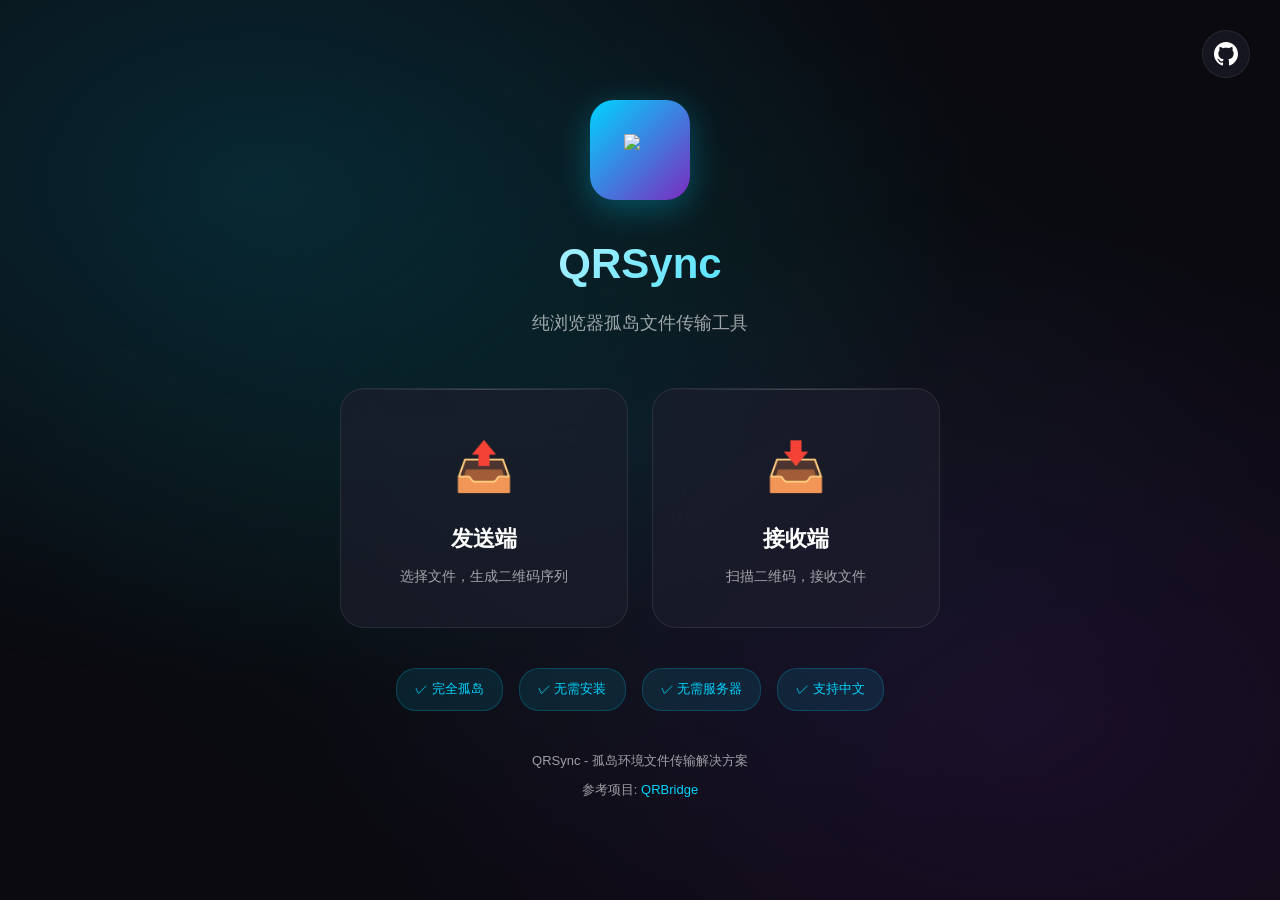
==== commit 385c41da: "Update index.html" ====
--- a/index.html
+++ b/index.html
@@ -245,12 +245,14 @@
     </a>
     
     <div class="container">
-        <div class="logo">📡</div>
+        <div class="logo">
+          <img src="icon/QRSync_icon.png" alt="Logo" width="32" height="32">
+        </div>
         <h1>QRSync</h1>
         <p class="subtitle">纯浏览器孤岛文件传输工具</p>
         
         <div class="cards">
-            <a href="send/index.html" class="card">
+            <a href="sender/index.html" class="card">
                 <div class="card-icon">📤</div>
                 <div class="card-title">发送端</div>
                 <div class="card-desc">选择文件，生成二维码序列</div>
